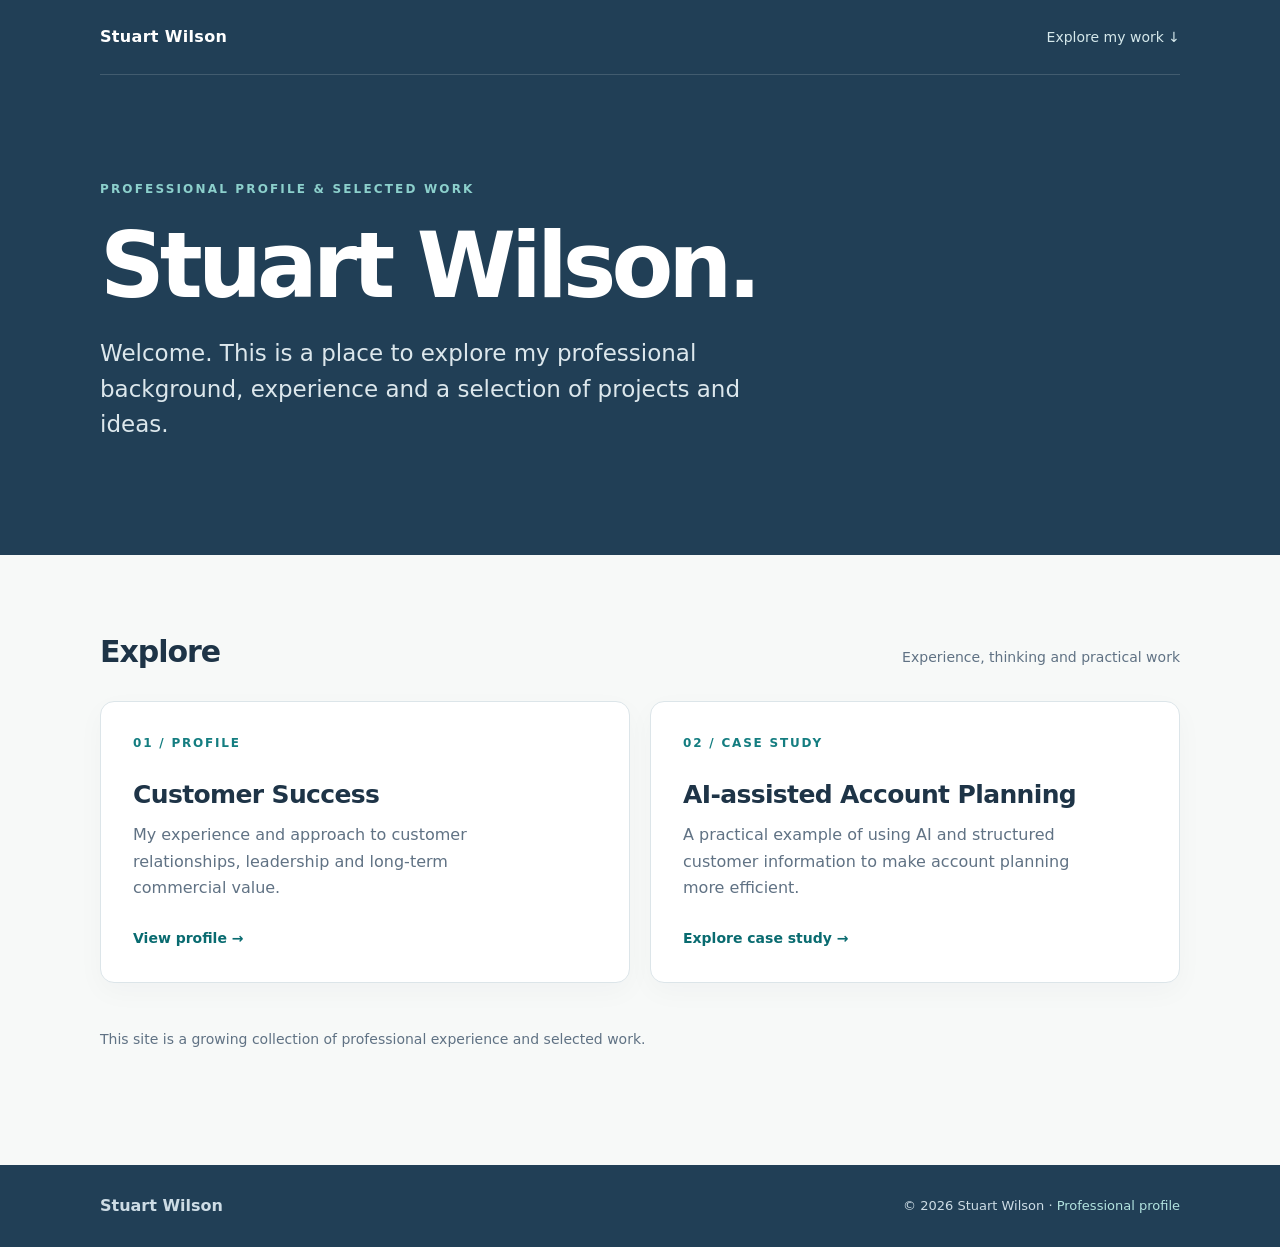
==== index.html @ 9a6defad "Update index.html" ====
<!doctype html>
<html lang="en">
<head>
  <meta charset="utf-8">
  <meta name="viewport" content="width=device-width, initial-scale=1">
  <meta name="description" content="Stuart Wilson — professional profile, experience and selected projects.">
  <meta name="theme-color" content="#213F56">
  <title>Stuart Wilson | Professional Profile</title>
  <style>
    :root{color-scheme:light;--navy:#213F56;--ink:#1e3447;--muted:#607284;--accent:#147d80;--paper:#f7f9f8;--border:#dce5e9}
    *{box-sizing:border-box}html{scroll-behavior:smooth}body{margin:0;background:var(--paper);color:var(--ink);font:16px/1.65 system-ui,-apple-system,BlinkMacSystemFont,"Segoe UI",sans-serif}
    a{color:inherit}a:focus-visible{outline:3px solid #e8b75e;outline-offset:4px}
    .wrap{width:min(1080px,calc(100% - 48px));margin-inline:auto}
    .top{background:var(--navy);color:#fff}.nav{display:flex;align-items:center;justify-content:space-between;gap:20px;padding:24px 0;border-bottom:1px solid #ffffff26}.brand{font-weight:700;letter-spacing:.02em}.nav a{color:#d5e8eb;text-decoration:none;font-size:14px}.nav a:hover{text-decoration:underline}
    .hero{padding:105px 0 112px;max-width:850px}.eyebrow{font-size:12px;letter-spacing:.18em;text-transform:uppercase;font-weight:750;color:#8cd0cc}.hero h1{font-size:clamp(52px,8vw,90px);letter-spacing:-.055em;line-height:1.02;margin:20px 0 24px;font-weight:720}.hero p{max-width:690px;font-size:clamp(19px,2.3vw,23px);line-height:1.55;color:#dce7ec;margin:0}
    .main{padding:72px 0 100px}.section-top{display:flex;justify-content:space-between;gap:25px;align-items:baseline;margin-bottom:25px}.section-top h2{margin:0;font-size:30px;letter-spacing:-.035em}.section-top p{margin:0;color:var(--muted);font-size:14px}
    .cards{display:grid;grid-template-columns:repeat(2,minmax(0,1fr));gap:20px}.card{display:flex;flex-direction:column;min-height:275px;padding:32px;background:white;border:1px solid var(--border);border-radius:14px;text-decoration:none;box-shadow:0 9px 28px #14283c08;transition:transform .2s ease,border-color .2s ease,box-shadow .2s ease}.card:hover{transform:translateY(-3px);border-color:#83b8b5;box-shadow:0 15px 32px #14283c12}.card .number{font-size:12px;letter-spacing:.15em;color:var(--accent);font-weight:800}.card h3{font-size:25px;line-height:1.25;letter-spacing:-.025em;margin:25px 0 12px}.card p{margin:0;color:var(--muted);max-width:390px}.card .more{margin-top:auto;padding-top:25px;font-weight:700;color:#096b70;font-size:14px}
    .note{margin-top:45px;color:var(--muted);font-size:14px}.note a{color:#096b70;text-underline-offset:3px}
    footer{background:var(--navy);color:#cddce5;padding:28px 0}footer .wrap{display:flex;justify-content:space-between;gap:16px;align-items:center}footer small{font-size:13px}footer a{color:#b2e3df;text-decoration:none}footer a:hover{text-decoration:underline}
    @media(max-width:700px){.wrap{width:min(100% - 36px,1080px)}.hero{padding:80px 0 85px}.main{padding:55px 0 75px}.section-top{display:block}.section-top p{margin-top:8px}.cards{grid-template-columns:1fr}.card{min-height:250px;padding:27px}footer .wrap{display:block}footer small{display:block;margin-top:8px}}
    @media(prefers-reduced-motion:reduce){html{scroll-behavior:auto}.card{transition:none}}
  </style>
</head>
<body>
  <header class="top">
    <div class="wrap">
      <nav class="nav" aria-label="Main navigation"><span class="brand">Stuart Wilson</span><a href="#explore">Explore my work ↓</a></nav>
      <div class="hero">
        <div class="eyebrow">Professional profile &amp; selected work</div>
        <h1>Stuart Wilson.</h1>
        <p>Welcome. This is a place to explore my professional background, experience and a selection of projects and ideas.</p>
      </div>
    </div>
  </header>
  <main class="wrap main" id="explore">
    <div class="section-top"><h2>Explore</h2><p>Experience, thinking and practical work</p></div>
    <div class="cards">
      <a class="card" href="/cs/" aria-label="View Customer Success profile"><span class="number">01 / PROFILE</span><h3>Customer Success</h3><p>My experience and approach to customer relationships, leadership and long-term commercial value.</p><span class="more">View profile →</span></a>
      <a class="card" href="/ai-account-planning/" aria-label="View AI-assisted Account Planning case study"><span class="number">02 / CASE STUDY</span><h3>AI-assisted Account Planning</h3><p>A practical example of using AI and structured customer information to make account planning more efficient.</p><span class="more">Explore case study →</span></a>
    </div>
    <p class="note">This site is a growing collection of professional experience and selected work.</p>
  </main>
  <footer><div class="wrap"><strong>Stuart Wilson</strong><small>© <span id="year">2026</span> Stuart Wilson · <a href="/cs/">Professional profile</a></small></div></footer>
  <script>document.getElementById('year').textContent=new Date().getFullYear();</script>
<!-- Cloudflare Web Analytics: personal browser opt-out via ?analytics=off; re-enable via ?analytics=on. -->
<script>
(function () {
  const key = 'stuart-cs-analytics-opt-out';
  const params = new URLSearchParams(window.location.search);
  const choice = params.get('analytics');
  try {
    if (choice === 'off') localStorage.setItem(key, '1');
    if (choice === 'on') localStorage.removeItem(key);
  } catch (error) { /* Storage may be unavailable in private browsing. */ }
  if (choice === 'off') return;
  let optedOut = false;
  try { optedOut = localStorage.getItem(key) === '1'; } catch (error) {}
  if (optedOut) return;
  const beacon = document.createElement('script');
  beacon.type = 'module';
  beacon.src = 'https://static.cloudflareinsights.com/beacon.min.js';
  beacon.setAttribute('data-cf-beacon', JSON.stringify({ token: 'd771156b307c47318e2d12b2369e3d47' }));
  document.body.appendChild(beacon);
})();
</script><!-- End Cloudflare Web Analytics -->
</body>
</html>
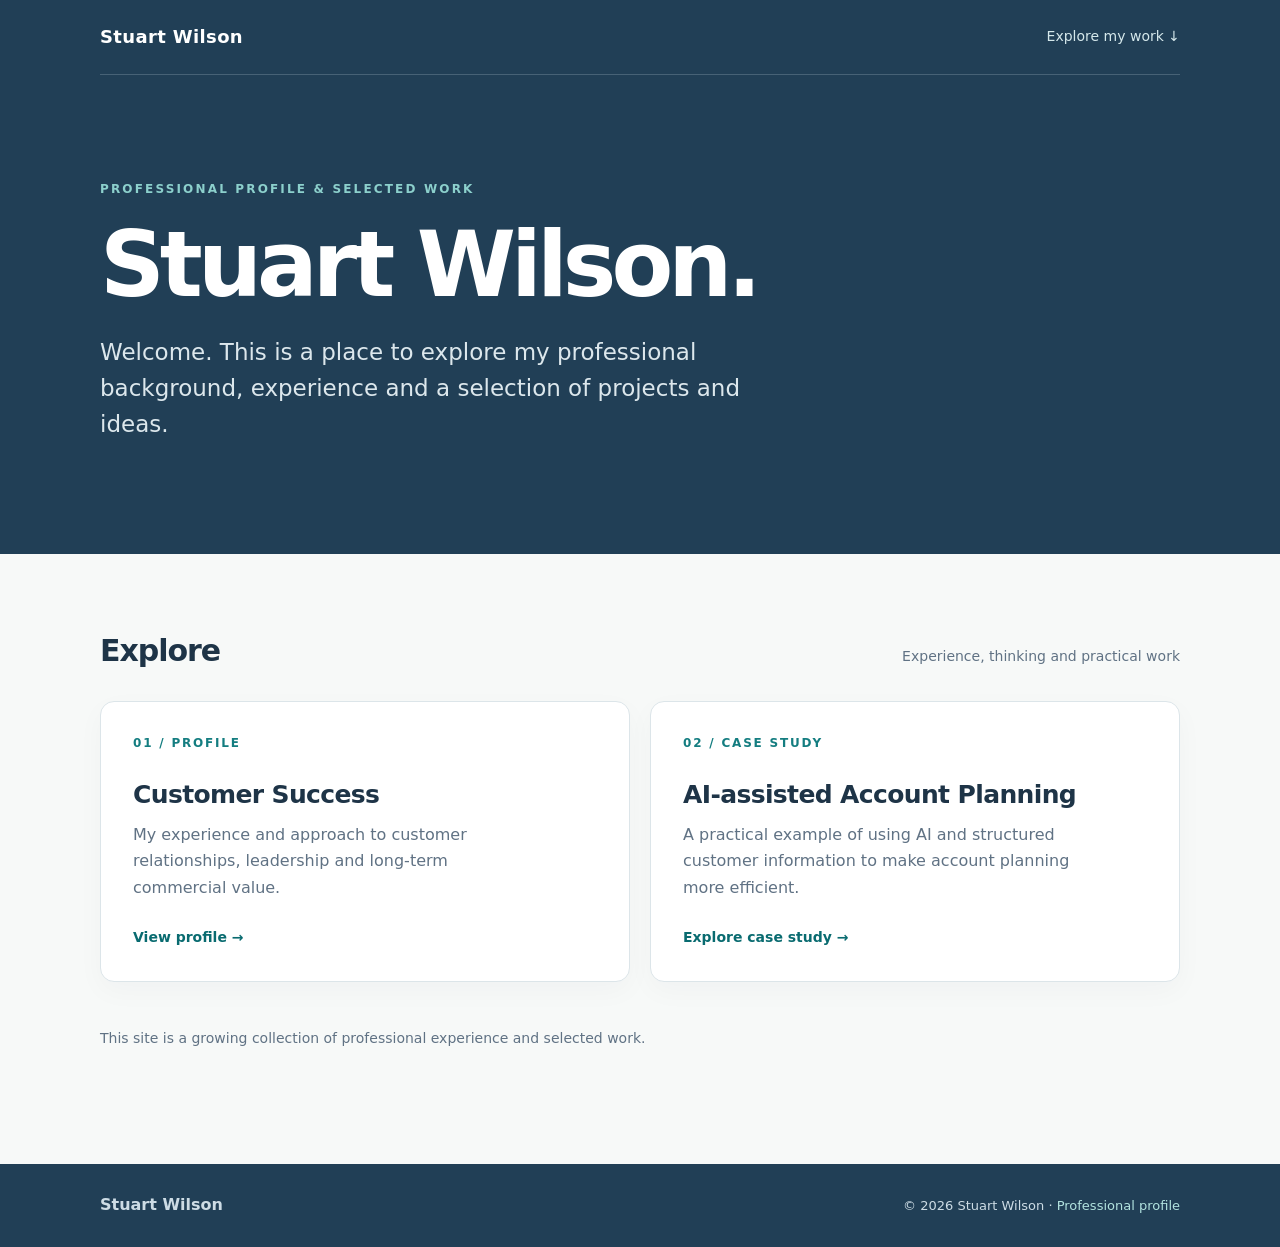
==== commit f97111ef: "Add files via upload" ====
--- a/index.html
+++ b/index.html
@@ -11,7 +11,7 @@
     *{box-sizing:border-box}html{scroll-behavior:smooth}body{margin:0;background:var(--paper);color:var(--ink);font:16px/1.65 system-ui,-apple-system,BlinkMacSystemFont,"Segoe UI",sans-serif}
     a{color:inherit}a:focus-visible{outline:3px solid #e8b75e;outline-offset:4px}
     .wrap{width:min(1080px,calc(100% - 48px));margin-inline:auto}
-    .top{background:var(--navy);color:#fff}.nav{display:flex;align-items:center;justify-content:space-between;gap:20px;padding:24px 0;border-bottom:1px solid #ffffff26}.brand{font-weight:700;letter-spacing:.02em}.nav a{color:#d5e8eb;text-decoration:none;font-size:14px}.nav a:hover{text-decoration:underline}
+    .top{background:var(--navy);color:#fff}.nav{display:flex;align-items:center;justify-content:space-between;gap:20px;padding:22px 0;border-bottom:1px solid #476276}.brand{font-weight:700;letter-spacing:.02em}.nav a{color:#d5e8eb;text-decoration:none;font-size:14px}.nav a:hover{text-decoration:underline}.nav .brand{color:#fff;font-size:18px;font-weight:750;letter-spacing:.02em}.nav .brand:hover{text-decoration:underline}
     .hero{padding:105px 0 112px;max-width:850px}.eyebrow{font-size:12px;letter-spacing:.18em;text-transform:uppercase;font-weight:750;color:#8cd0cc}.hero h1{font-size:clamp(52px,8vw,90px);letter-spacing:-.055em;line-height:1.02;margin:20px 0 24px;font-weight:720}.hero p{max-width:690px;font-size:clamp(19px,2.3vw,23px);line-height:1.55;color:#dce7ec;margin:0}
     .main{padding:72px 0 100px}.section-top{display:flex;justify-content:space-between;gap:25px;align-items:baseline;margin-bottom:25px}.section-top h2{margin:0;font-size:30px;letter-spacing:-.035em}.section-top p{margin:0;color:var(--muted);font-size:14px}
     .cards{display:grid;grid-template-columns:repeat(2,minmax(0,1fr));gap:20px}.card{display:flex;flex-direction:column;min-height:275px;padding:32px;background:white;border:1px solid var(--border);border-radius:14px;text-decoration:none;box-shadow:0 9px 28px #14283c08;transition:transform .2s ease,border-color .2s ease,box-shadow .2s ease}.card:hover{transform:translateY(-3px);border-color:#83b8b5;box-shadow:0 15px 32px #14283c12}.card .number{font-size:12px;letter-spacing:.15em;color:var(--accent);font-weight:800}.card h3{font-size:25px;line-height:1.25;letter-spacing:-.025em;margin:25px 0 12px}.card p{margin:0;color:var(--muted);max-width:390px}.card .more{margin-top:auto;padding-top:25px;font-weight:700;color:#096b70;font-size:14px}
@@ -24,7 +24,7 @@
 <body>
   <header class="top">
     <div class="wrap">
-      <nav class="nav" aria-label="Main navigation"><span class="brand">Stuart Wilson</span><a href="#explore">Explore my work ↓</a></nav>
+      <nav class="nav" aria-label="Main navigation"><a class="brand" href="/" aria-label="Stuart Wilson homepage">Stuart Wilson</a><a href="#explore">Explore my work ↓</a></nav>
       <div class="hero">
         <div class="eyebrow">Professional profile &amp; selected work</div>
         <h1>Stuart Wilson.</h1>
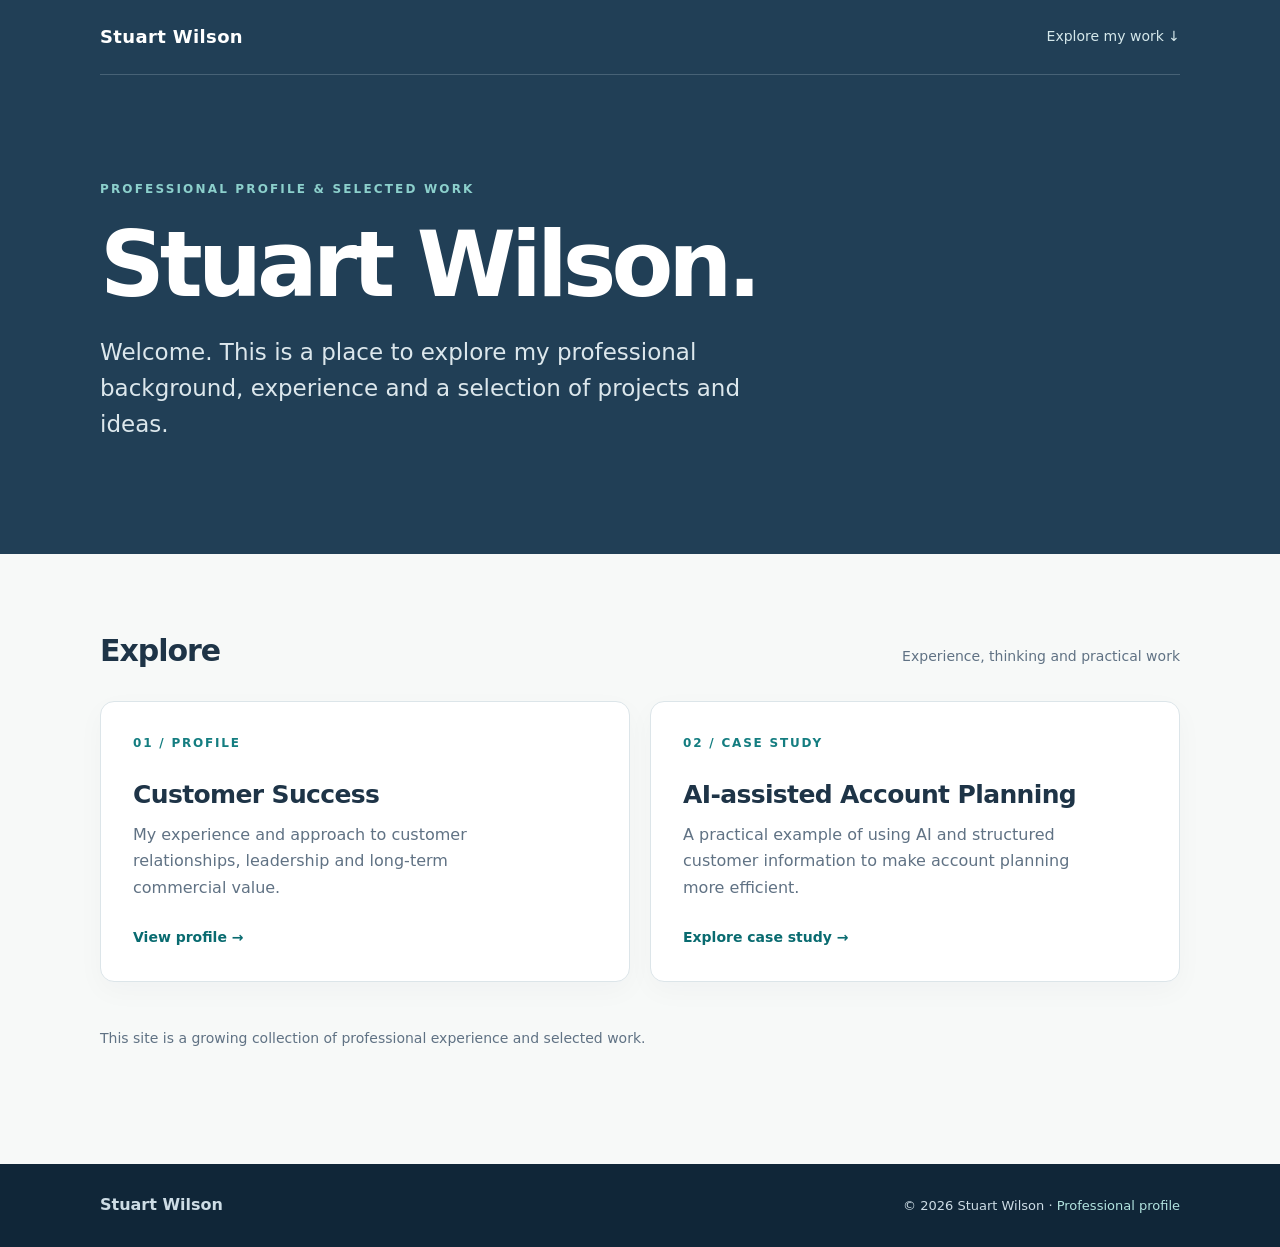
==== commit dd557260: "Update index.html" ====
--- a/index.html
+++ b/index.html
@@ -16,7 +16,7 @@
     .main{padding:72px 0 100px}.section-top{display:flex;justify-content:space-between;gap:25px;align-items:baseline;margin-bottom:25px}.section-top h2{margin:0;font-size:30px;letter-spacing:-.035em}.section-top p{margin:0;color:var(--muted);font-size:14px}
     .cards{display:grid;grid-template-columns:repeat(2,minmax(0,1fr));gap:20px}.card{display:flex;flex-direction:column;min-height:275px;padding:32px;background:white;border:1px solid var(--border);border-radius:14px;text-decoration:none;box-shadow:0 9px 28px #14283c08;transition:transform .2s ease,border-color .2s ease,box-shadow .2s ease}.card:hover{transform:translateY(-3px);border-color:#83b8b5;box-shadow:0 15px 32px #14283c12}.card .number{font-size:12px;letter-spacing:.15em;color:var(--accent);font-weight:800}.card h3{font-size:25px;line-height:1.25;letter-spacing:-.025em;margin:25px 0 12px}.card p{margin:0;color:var(--muted);max-width:390px}.card .more{margin-top:auto;padding-top:25px;font-weight:700;color:#096b70;font-size:14px}
     .note{margin-top:45px;color:var(--muted);font-size:14px}.note a{color:#096b70;text-underline-offset:3px}
-    footer{background:var(--navy);color:#cddce5;padding:28px 0}footer .wrap{display:flex;justify-content:space-between;gap:16px;align-items:center}footer small{font-size:13px}footer a{color:#b2e3df;text-decoration:none}footer a:hover{text-decoration:underline}
+    footer{background:#102638;color:#cddce5;padding:28px 0}footer .wrap{display:flex;justify-content:space-between;gap:16px;align-items:center}footer small{font-size:13px}footer a{color:#b2e3df;text-decoration:none}footer a:hover{text-decoration:underline}
     @media(max-width:700px){.wrap{width:min(100% - 36px,1080px)}.hero{padding:80px 0 85px}.main{padding:55px 0 75px}.section-top{display:block}.section-top p{margin-top:8px}.cards{grid-template-columns:1fr}.card{min-height:250px;padding:27px}footer .wrap{display:block}footer small{display:block;margin-top:8px}}
     @media(prefers-reduced-motion:reduce){html{scroll-behavior:auto}.card{transition:none}}
   </style>
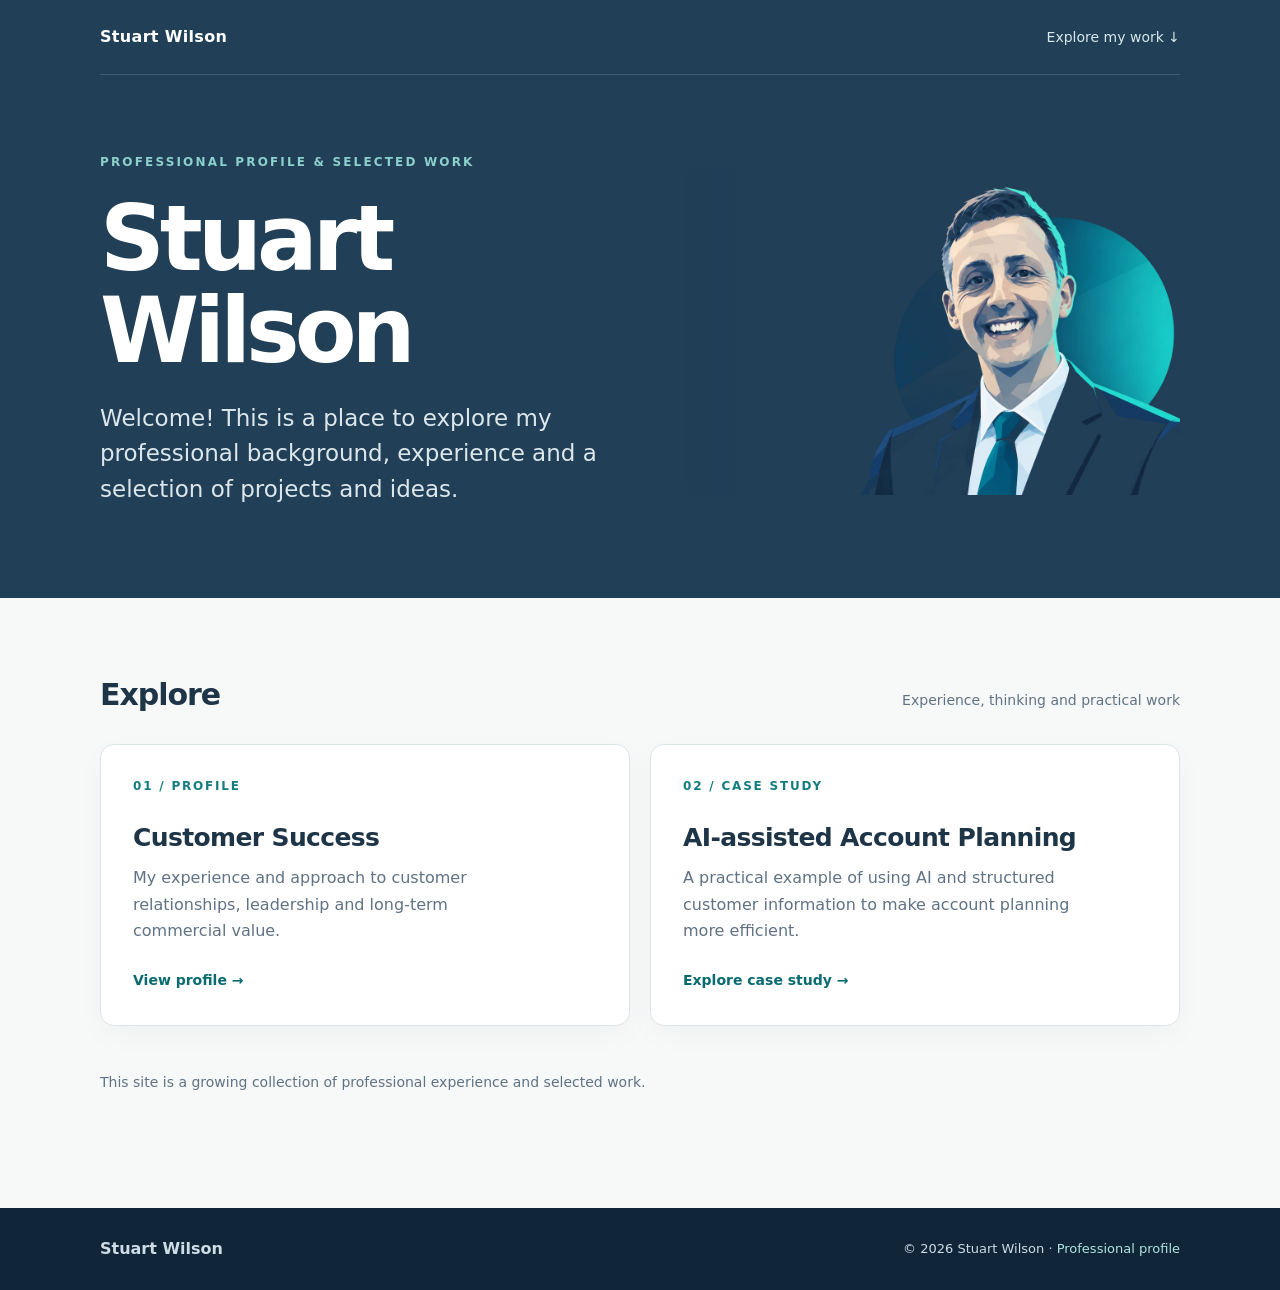
==== commit 4eb134e4: "Add files via upload" ====
--- a/index.html
+++ b/index.html
@@ -11,24 +11,27 @@
     *{box-sizing:border-box}html{scroll-behavior:smooth}body{margin:0;background:var(--paper);color:var(--ink);font:16px/1.65 system-ui,-apple-system,BlinkMacSystemFont,"Segoe UI",sans-serif}
     a{color:inherit}a:focus-visible{outline:3px solid #e8b75e;outline-offset:4px}
     .wrap{width:min(1080px,calc(100% - 48px));margin-inline:auto}
-    .top{background:var(--navy);color:#fff}.nav{display:flex;align-items:center;justify-content:space-between;gap:20px;padding:22px 0;border-bottom:1px solid #476276}.brand{font-weight:700;letter-spacing:.02em}.nav a{color:#d5e8eb;text-decoration:none;font-size:14px}.nav a:hover{text-decoration:underline}.nav .brand{color:#fff;font-size:18px;font-weight:750;letter-spacing:.02em}.nav .brand:hover{text-decoration:underline}
-    .hero{padding:105px 0 112px;max-width:850px}.eyebrow{font-size:12px;letter-spacing:.18em;text-transform:uppercase;font-weight:750;color:#8cd0cc}.hero h1{font-size:clamp(52px,8vw,90px);letter-spacing:-.055em;line-height:1.02;margin:20px 0 24px;font-weight:720}.hero p{max-width:690px;font-size:clamp(19px,2.3vw,23px);line-height:1.55;color:#dce7ec;margin:0}
+    .top{background:var(--navy);color:#fff}.nav{display:flex;align-items:center;justify-content:space-between;gap:20px;padding:24px 0;border-bottom:1px solid #ffffff26}.brand{font-weight:700;letter-spacing:.02em}.nav a{color:#d5e8eb;text-decoration:none;font-size:14px}.nav a:hover{text-decoration:underline}
+    .hero{padding:78px 0 90px;display:grid;grid-template-columns:minmax(0,1fr) minmax(0,.88fr);align-items:center;gap:24px}.hero-copy{min-width:0}.hero-art{width:100%;height:auto;display:block;border-radius:14px;-webkit-mask-image:linear-gradient(to right,transparent,black 10%);mask-image:linear-gradient(to right,transparent,black 10%)}.eyebrow{font-size:12px;letter-spacing:.18em;text-transform:uppercase;font-weight:750;color:#8cd0cc}.hero h1{font-size:clamp(52px,8vw,90px);letter-spacing:-.055em;line-height:1.02;margin:20px 0 24px;font-weight:720}.hero p{max-width:690px;font-size:clamp(19px,2.3vw,23px);line-height:1.55;color:#dce7ec;margin:0}
     .main{padding:72px 0 100px}.section-top{display:flex;justify-content:space-between;gap:25px;align-items:baseline;margin-bottom:25px}.section-top h2{margin:0;font-size:30px;letter-spacing:-.035em}.section-top p{margin:0;color:var(--muted);font-size:14px}
     .cards{display:grid;grid-template-columns:repeat(2,minmax(0,1fr));gap:20px}.card{display:flex;flex-direction:column;min-height:275px;padding:32px;background:white;border:1px solid var(--border);border-radius:14px;text-decoration:none;box-shadow:0 9px 28px #14283c08;transition:transform .2s ease,border-color .2s ease,box-shadow .2s ease}.card:hover{transform:translateY(-3px);border-color:#83b8b5;box-shadow:0 15px 32px #14283c12}.card .number{font-size:12px;letter-spacing:.15em;color:var(--accent);font-weight:800}.card h3{font-size:25px;line-height:1.25;letter-spacing:-.025em;margin:25px 0 12px}.card p{margin:0;color:var(--muted);max-width:390px}.card .more{margin-top:auto;padding-top:25px;font-weight:700;color:#096b70;font-size:14px}
     .note{margin-top:45px;color:var(--muted);font-size:14px}.note a{color:#096b70;text-underline-offset:3px}
     footer{background:#102638;color:#cddce5;padding:28px 0}footer .wrap{display:flex;justify-content:space-between;gap:16px;align-items:center}footer small{font-size:13px}footer a{color:#b2e3df;text-decoration:none}footer a:hover{text-decoration:underline}
-    @media(max-width:700px){.wrap{width:min(100% - 36px,1080px)}.hero{padding:80px 0 85px}.main{padding:55px 0 75px}.section-top{display:block}.section-top p{margin-top:8px}.cards{grid-template-columns:1fr}.card{min-height:250px;padding:27px}footer .wrap{display:block}footer small{display:block;margin-top:8px}}
+    @media(max-width:700px){.wrap{width:min(100% - 36px,1080px)}.hero{grid-template-columns:1fr;padding:55px 0 65px;gap:18px}.hero-art{max-width:560px;margin:0 auto}.main{padding:55px 0 75px}.section-top{display:block}.section-top p{margin-top:8px}.cards{grid-template-columns:1fr}.card{min-height:250px;padding:27px}footer .wrap{display:block}footer small{display:block;margin-top:8px}}
     @media(prefers-reduced-motion:reduce){html{scroll-behavior:auto}.card{transition:none}}
   </style>
 </head>
 <body>
   <header class="top">
     <div class="wrap">
-      <nav class="nav" aria-label="Main navigation"><a class="brand" href="/" aria-label="Stuart Wilson homepage">Stuart Wilson</a><a href="#explore">Explore my work ↓</a></nav>
+      <nav class="nav" aria-label="Main navigation"><span class="brand">Stuart Wilson</span><a href="#explore">Explore my work ↓</a></nav>
       <div class="hero">
-        <div class="eyebrow">Professional profile &amp; selected work</div>
-        <h1>Stuart Wilson.</h1>
-        <p>Welcome. This is a place to explore my professional background, experience and a selection of projects and ideas.</p>
+        <div class="hero-copy">
+          <div class="eyebrow">Professional profile &amp; selected work</div>
+          <h1>Stuart Wilson</h1>
+          <p>Welcome! This is a place to explore my professional background, experience and a selection of projects and ideas.</p>
+        </div>
+        <img class="hero-art" src="[data-uri]" alt="Stylised geometric illustration of Stuart Wilson in a navy suit and teal tie" width="1200" height="800" fetchpriority="high">
       </div>
     </div>
   </header>
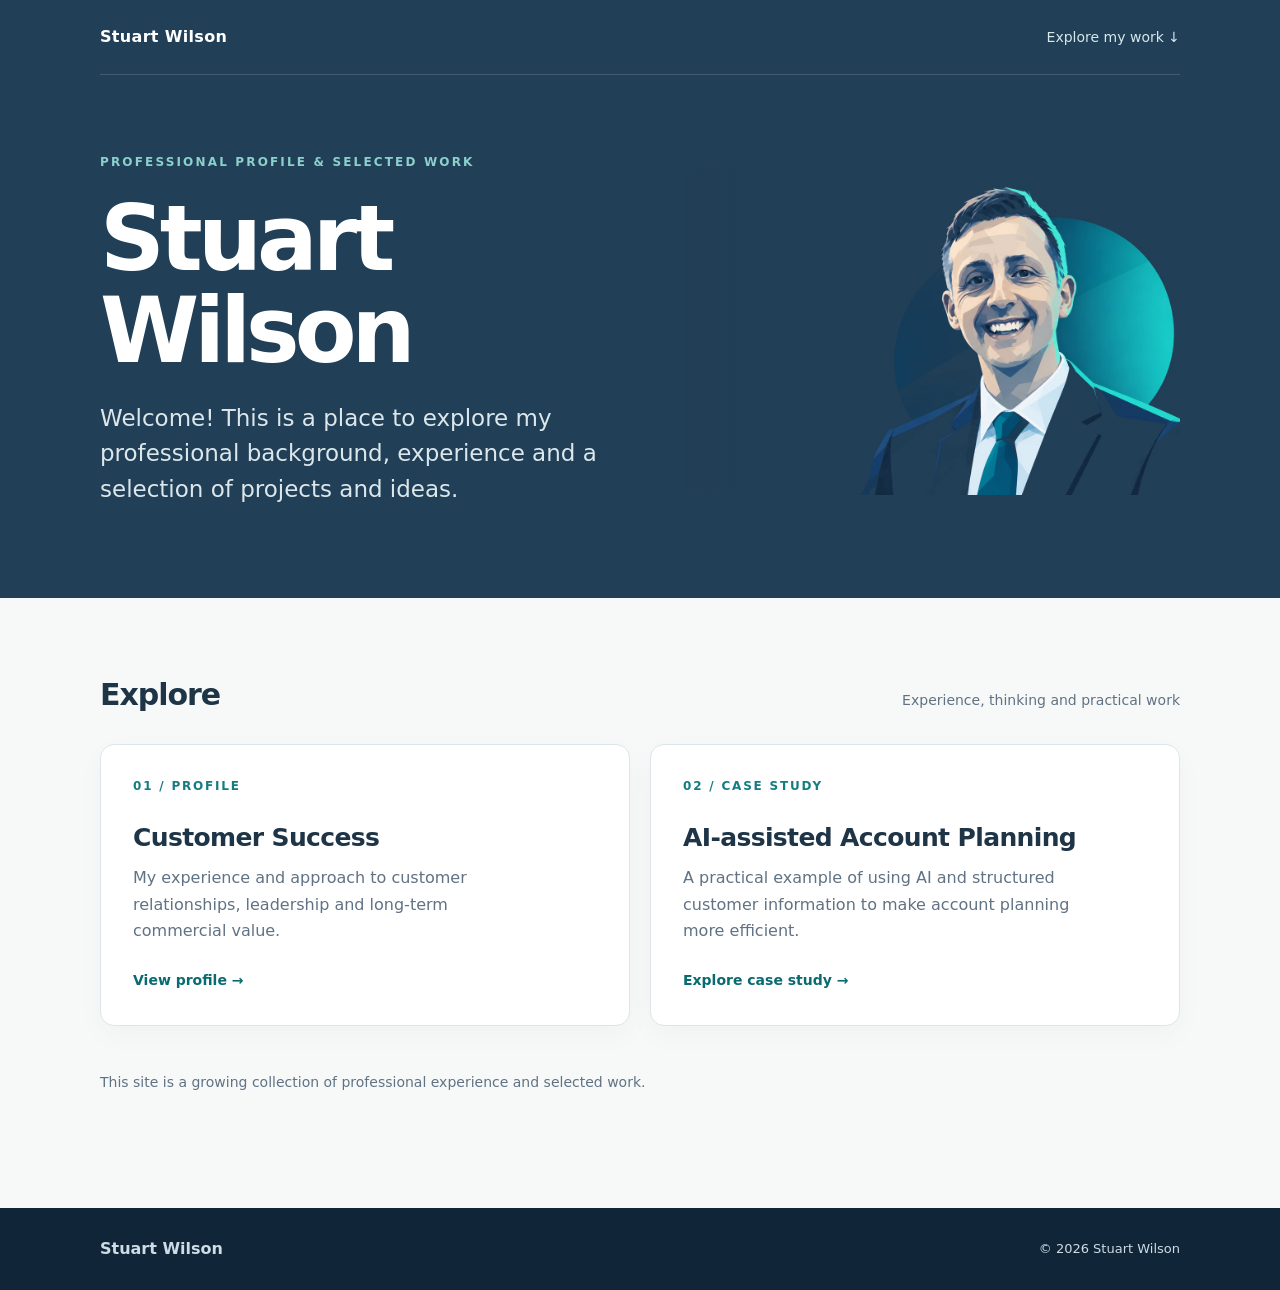
==== commit ddf693ef: "Update index.html" ====
--- a/index.html
+++ b/index.html
@@ -43,8 +43,8 @@
     </div>
     <p class="note">This site is a growing collection of professional experience and selected work.</p>
   </main>
-  <footer><div class="wrap"><strong>Stuart Wilson</strong><small>© <span id="year">2026</span> Stuart Wilson · <a href="/cs/">Professional profile</a></small></div></footer>
-  <script>document.getElementById('year').textContent=new Date().getFullYear();</script>
+<footer><div class="wrap"><strong>Stuart Wilson</strong><small>© <span id="year">2026</span> Stuart Wilson</small></div></footer>
+<script>document.getElementById('year').textContent=new Date().getFullYear();</script>
 <!-- Cloudflare Web Analytics: personal browser opt-out via ?analytics=off; re-enable via ?analytics=on. -->
 <script>
 (function () {
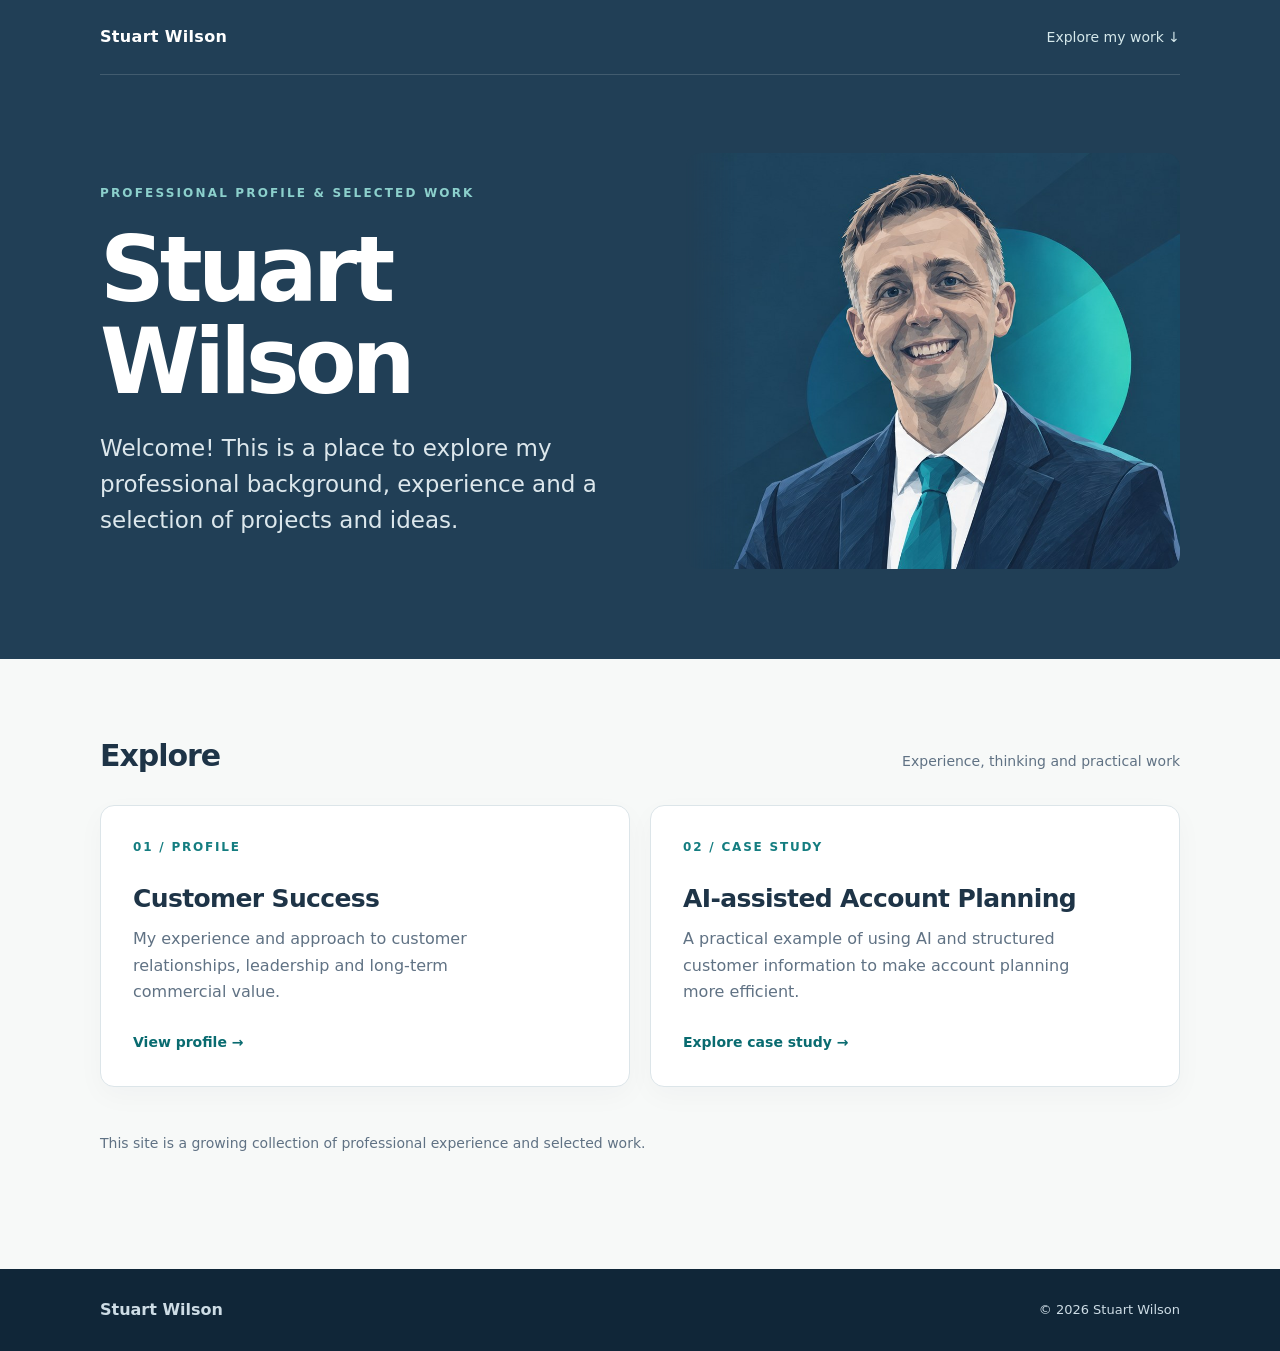
==== commit 61263812: "Add files via upload" ====
--- a/index.html
+++ b/index.html
@@ -1,12 +1,14 @@
-<!doctype html>
+<!DOCTYPE html>
+<!DOCTYPE html>
+
 <html lang="en">
 <head>
-  <meta charset="utf-8">
-  <meta name="viewport" content="width=device-width, initial-scale=1">
-  <meta name="description" content="Stuart Wilson — professional profile, experience and selected projects.">
-  <meta name="theme-color" content="#213F56">
-  <title>Stuart Wilson | Professional Profile</title>
-  <style>
+<meta charset="utf-8"/>
+<meta content="width=device-width, initial-scale=1" name="viewport"/>
+<meta content="Stuart Wilson — professional profile, experience and selected projects." name="description"/>
+<meta content="#213F56" name="theme-color"/>
+<title>Stuart Wilson | Professional Profile</title>
+<style>
     :root{color-scheme:light;--navy:#213F56;--ink:#1e3447;--muted:#607284;--accent:#147d80;--paper:#f7f9f8;--border:#dce5e9}
     *{box-sizing:border-box}html{scroll-behavior:smooth}body{margin:0;background:var(--paper);color:var(--ink);font:16px/1.65 system-ui,-apple-system,BlinkMacSystemFont,"Segoe UI",sans-serif}
     a{color:inherit}a:focus-visible{outline:3px solid #e8b75e;outline-offset:4px}
@@ -19,31 +21,33 @@
     footer{background:#102638;color:#cddce5;padding:28px 0}footer .wrap{display:flex;justify-content:space-between;gap:16px;align-items:center}footer small{font-size:13px}footer a{color:#b2e3df;text-decoration:none}footer a:hover{text-decoration:underline}
     @media(max-width:700px){.wrap{width:min(100% - 36px,1080px)}.hero{grid-template-columns:1fr;padding:55px 0 65px;gap:18px}.hero-art{max-width:560px;margin:0 auto}.main{padding:55px 0 75px}.section-top{display:block}.section-top p{margin-top:8px}.cards{grid-template-columns:1fr}.card{min-height:250px;padding:27px}footer .wrap{display:block}footer small{display:block;margin-top:8px}}
     @media(prefers-reduced-motion:reduce){html{scroll-behavior:auto}.card{transition:none}}
-  </style>
+  
+footer strong a{color:inherit;text-decoration:none}footer strong a:hover{text-decoration:underline}
+</style>
 </head>
 <body>
-  <header class="top">
-    <div class="wrap">
-      <nav class="nav" aria-label="Main navigation"><span class="brand">Stuart Wilson</span><a href="#explore">Explore my work ↓</a></nav>
-      <div class="hero">
-        <div class="hero-copy">
-          <div class="eyebrow">Professional profile &amp; selected work</div>
-          <h1>Stuart Wilson</h1>
-          <p>Welcome! This is a place to explore my professional background, experience and a selection of projects and ideas.</p>
-        </div>
-        <img class="hero-art" src="[data-uri]" alt="Stylised geometric illustration of Stuart Wilson in a navy suit and teal tie" width="1200" height="800" fetchpriority="high">
-      </div>
-    </div>
-  </header>
-  <main class="wrap main" id="explore">
-    <div class="section-top"><h2>Explore</h2><p>Experience, thinking and practical work</p></div>
-    <div class="cards">
-      <a class="card" href="/cs/" aria-label="View Customer Success profile"><span class="number">01 / PROFILE</span><h3>Customer Success</h3><p>My experience and approach to customer relationships, leadership and long-term commercial value.</p><span class="more">View profile →</span></a>
-      <a class="card" href="/ai-account-planning/" aria-label="View AI-assisted Account Planning case study"><span class="number">02 / CASE STUDY</span><h3>AI-assisted Account Planning</h3><p>A practical example of using AI and structured customer information to make account planning more efficient.</p><span class="more">Explore case study →</span></a>
-    </div>
-    <p class="note">This site is a growing collection of professional experience and selected work.</p>
-  </main>
-<footer><div class="wrap"><strong>Stuart Wilson</strong><small>© <span id="year">2026</span> Stuart Wilson</small></div></footer>
+<header class="top">
+<div class="wrap">
+<nav aria-label="Main navigation" class="nav"><span class="brand">Stuart Wilson</span><a href="#explore">Explore my work ↓</a></nav>
+<div class="hero">
+<div class="hero-copy">
+<div class="eyebrow">Professional profile &amp; selected work</div>
+<h1>Stuart Wilson</h1>
+<p>Welcome! This is a place to explore my professional background, experience and a selection of projects and ideas.</p>
+</div>
+<img alt="Stylised geometric illustration of Stuart Wilson in a navy suit and teal tie" class="hero-art" fetchpriority="high" height="785" src="[data-uri]" width="934"/>
+</div>
+</div>
+</header>
+<main class="wrap main" id="explore">
+<div class="section-top"><h2>Explore</h2><p>Experience, thinking and practical work</p></div>
+<div class="cards">
+<a aria-label="View Customer Success profile" class="card" href="/cs/"><span class="number">01 / PROFILE</span><h3>Customer Success</h3><p>My experience and approach to customer relationships, leadership and long-term commercial value.</p><span class="more">View profile →</span></a>
+<a aria-label="View AI-assisted Account Planning case study" class="card" href="/ai-account-planning/"><span class="number">02 / CASE STUDY</span><h3>AI-assisted Account Planning</h3><p>A practical example of using AI and structured customer information to make account planning more efficient.</p><span class="more">Explore case study →</span></a>
+</div>
+<p class="note">This site is a growing collection of professional experience and selected work.</p>
+</main>
+<footer><div class="wrap"><strong><a href="mailto:stuart@stuartjrwilson.com">Stuart Wilson</a></strong><small>© <span id="year">2026</span> Stuart Wilson</small></div></footer>
 <script>document.getElementById('year').textContent=new Date().getFullYear();</script>
 <!-- Cloudflare Web Analytics: personal browser opt-out via ?analytics=off; re-enable via ?analytics=on. -->
 <script>
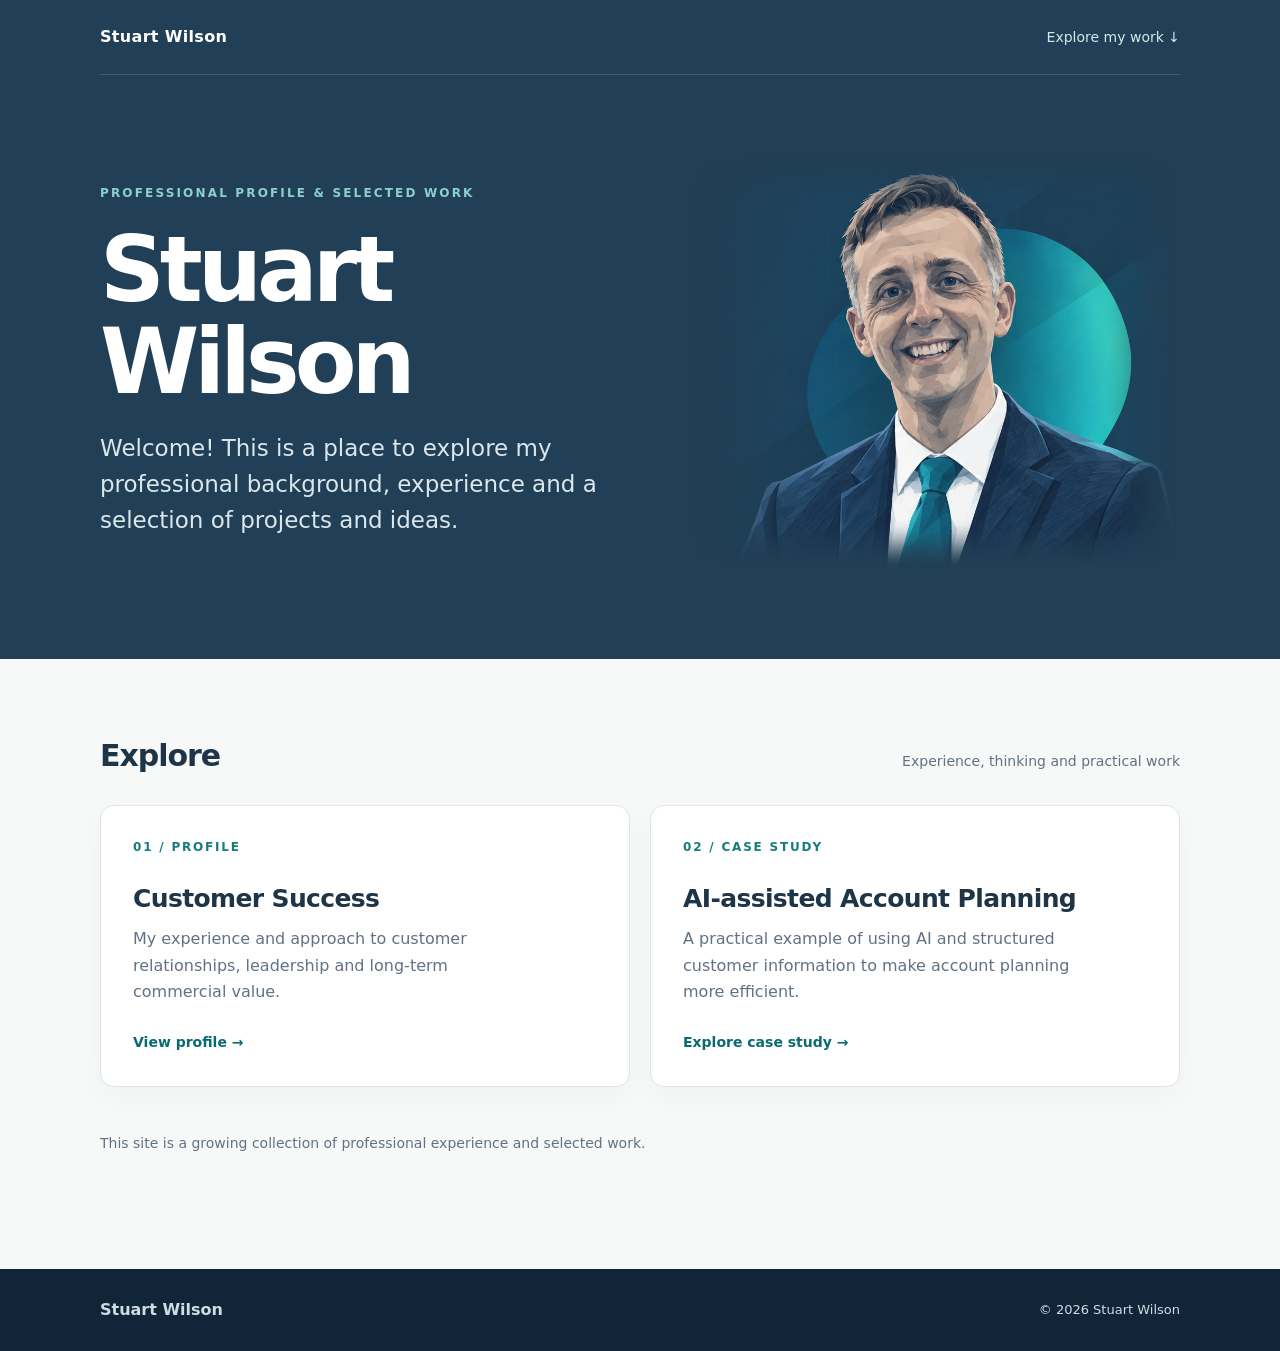
==== commit dbf9a18c: "Add files via upload" ====
--- a/index.html
+++ b/index.html
@@ -1,4 +1,5 @@
 <!DOCTYPE html>
+
 <!DOCTYPE html>
 
 <html lang="en">
@@ -14,7 +15,7 @@
     a{color:inherit}a:focus-visible{outline:3px solid #e8b75e;outline-offset:4px}
     .wrap{width:min(1080px,calc(100% - 48px));margin-inline:auto}
     .top{background:var(--navy);color:#fff}.nav{display:flex;align-items:center;justify-content:space-between;gap:20px;padding:24px 0;border-bottom:1px solid #ffffff26}.brand{font-weight:700;letter-spacing:.02em}.nav a{color:#d5e8eb;text-decoration:none;font-size:14px}.nav a:hover{text-decoration:underline}
-    .hero{padding:78px 0 90px;display:grid;grid-template-columns:minmax(0,1fr) minmax(0,.88fr);align-items:center;gap:24px}.hero-copy{min-width:0}.hero-art{width:100%;height:auto;display:block;border-radius:14px;-webkit-mask-image:linear-gradient(to right,transparent,black 10%);mask-image:linear-gradient(to right,transparent,black 10%)}.eyebrow{font-size:12px;letter-spacing:.18em;text-transform:uppercase;font-weight:750;color:#8cd0cc}.hero h1{font-size:clamp(52px,8vw,90px);letter-spacing:-.055em;line-height:1.02;margin:20px 0 24px;font-weight:720}.hero p{max-width:690px;font-size:clamp(19px,2.3vw,23px);line-height:1.55;color:#dce7ec;margin:0}
+    .hero{padding:78px 0 90px;display:grid;grid-template-columns:minmax(0,1fr) minmax(0,.88fr);align-items:center;gap:24px}.hero-copy{min-width:0}.hero-art{width:100%;height:auto;display:block;border-radius:0}.eyebrow{font-size:12px;letter-spacing:.18em;text-transform:uppercase;font-weight:750;color:#8cd0cc}.hero h1{font-size:clamp(52px,8vw,90px);letter-spacing:-.055em;line-height:1.02;margin:20px 0 24px;font-weight:720}.hero p{max-width:690px;font-size:clamp(19px,2.3vw,23px);line-height:1.55;color:#dce7ec;margin:0}
     .main{padding:72px 0 100px}.section-top{display:flex;justify-content:space-between;gap:25px;align-items:baseline;margin-bottom:25px}.section-top h2{margin:0;font-size:30px;letter-spacing:-.035em}.section-top p{margin:0;color:var(--muted);font-size:14px}
     .cards{display:grid;grid-template-columns:repeat(2,minmax(0,1fr));gap:20px}.card{display:flex;flex-direction:column;min-height:275px;padding:32px;background:white;border:1px solid var(--border);border-radius:14px;text-decoration:none;box-shadow:0 9px 28px #14283c08;transition:transform .2s ease,border-color .2s ease,box-shadow .2s ease}.card:hover{transform:translateY(-3px);border-color:#83b8b5;box-shadow:0 15px 32px #14283c12}.card .number{font-size:12px;letter-spacing:.15em;color:var(--accent);font-weight:800}.card h3{font-size:25px;line-height:1.25;letter-spacing:-.025em;margin:25px 0 12px}.card p{margin:0;color:var(--muted);max-width:390px}.card .more{margin-top:auto;padding-top:25px;font-weight:700;color:#096b70;font-size:14px}
     .note{margin-top:45px;color:var(--muted);font-size:14px}.note a{color:#096b70;text-underline-offset:3px}
@@ -35,7 +36,7 @@
 <h1>Stuart Wilson</h1>
 <p>Welcome! This is a place to explore my professional background, experience and a selection of projects and ideas.</p>
 </div>
-<img alt="Stylised geometric illustration of Stuart Wilson in a navy suit and teal tie" class="hero-art" fetchpriority="high" height="785" src="[data-uri]" width="934"/>
+<img alt="Stylised geometric illustration of Stuart Wilson in a navy suit and teal tie" class="hero-art" fetchpriority="high" height="785" src="[data-uri]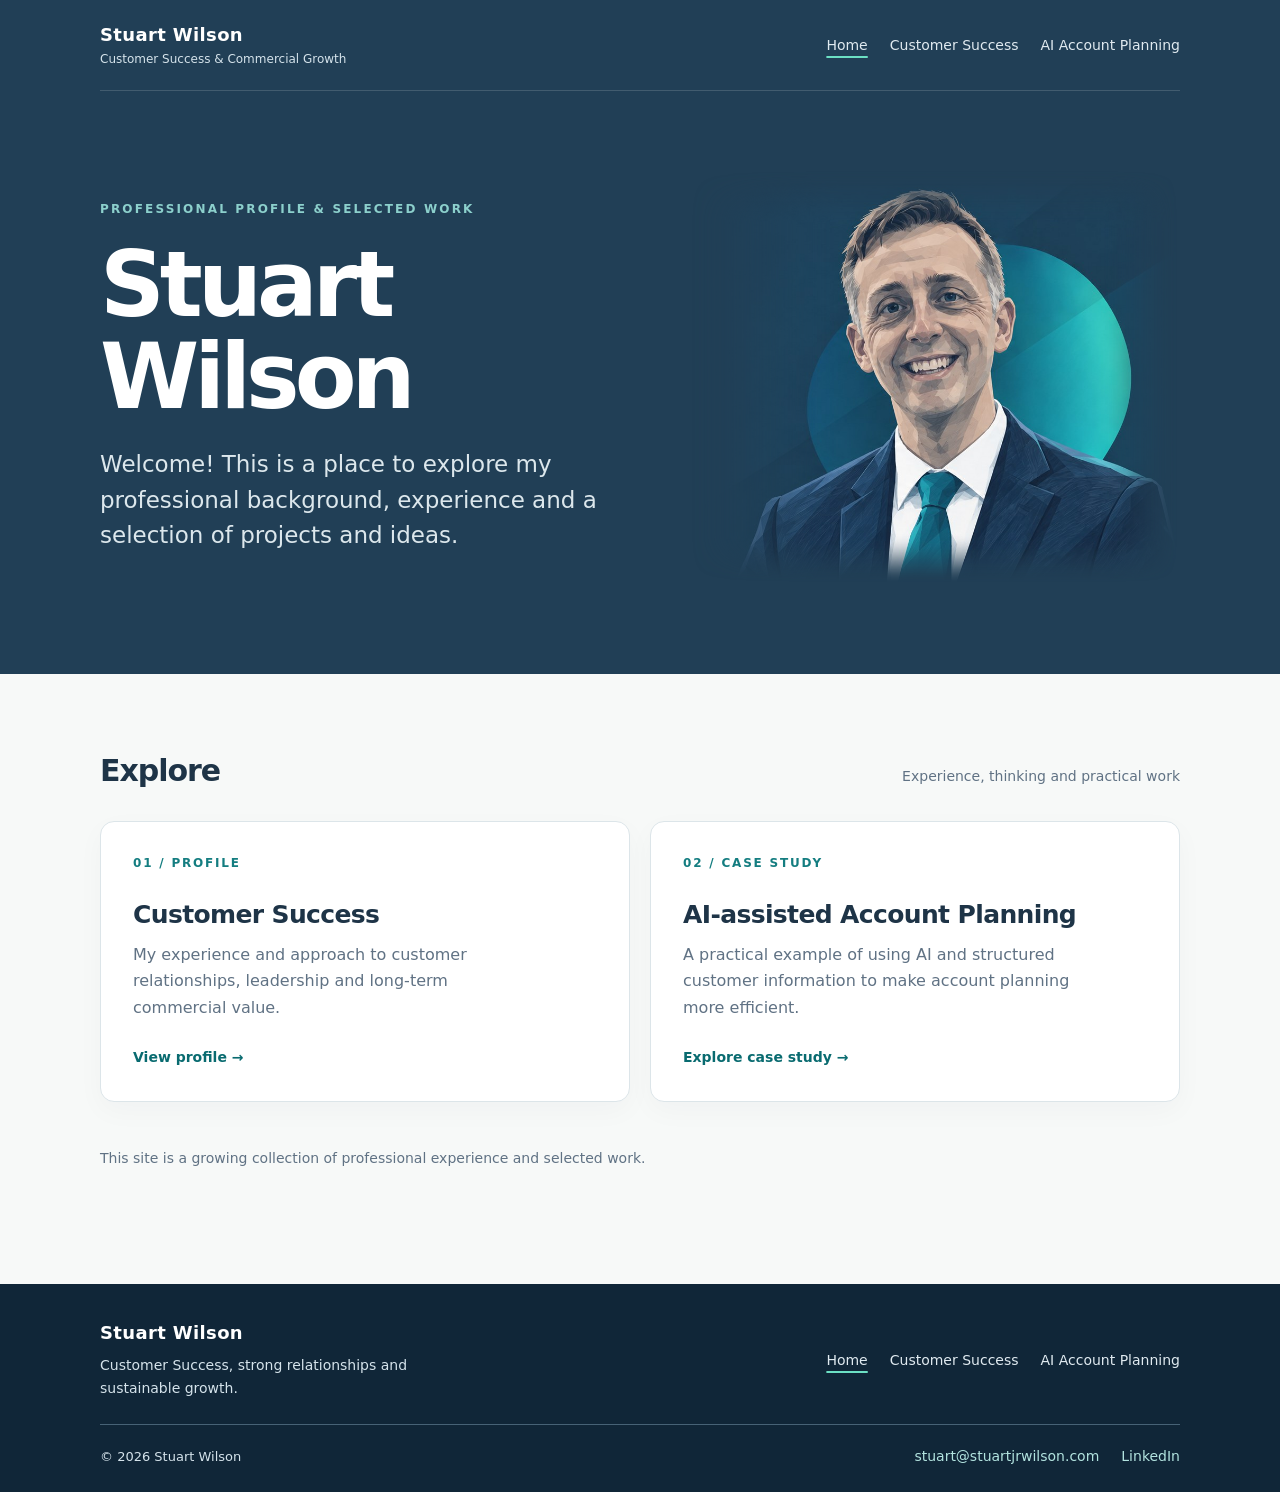
==== commit 40ce6221: "Standardise site headers and footers and improve SEO" ====
--- a/index.html
+++ b/index.html
@@ -1,14 +1,8 @@
-<!DOCTYPE html>
-
-<!DOCTYPE html>
-
+<!doctype html>
 <html lang="en">
 <head>
 <meta charset="utf-8"/>
 <meta content="width=device-width, initial-scale=1" name="viewport"/>
-<meta content="Stuart Wilson — professional profile, experience and selected projects." name="description"/>
-<meta content="#213F56" name="theme-color"/>
-<title>Stuart Wilson | Professional Profile</title>
 <style>
     :root{color-scheme:light;--navy:#213F56;--ink:#1e3447;--muted:#607284;--accent:#147d80;--paper:#f7f9f8;--border:#dce5e9}
     *{box-sizing:border-box}html{scroll-behavior:smooth}body{margin:0;background:var(--paper);color:var(--ink);font:16px/1.65 system-ui,-apple-system,BlinkMacSystemFont,"Segoe UI",sans-serif}
@@ -25,51 +19,128 @@
   
 footer strong a{color:inherit;text-decoration:none}footer strong a:hover{text-decoration:underline}
 </style>
+<!-- site:meta -->
+<title>Stuart Wilson | Customer Success &amp; Selected Work</title>
+<meta name="description" content="Explore Stuart Wilson&#x27;s Customer Success experience, approach to customer relationships and commercial growth, and practical AI-assisted account planning work.">
+<meta name="theme-color" content="#213f56">
+<link rel="canonical" href="https://stuartjrwilson.com/">
+<link rel="icon" href="/assets/favicon.svg" type="image/svg+xml">
+<link rel="stylesheet" href="/assets/site.css">
+<meta property="og:type" content="website">
+<meta property="og:locale" content="en_GB">
+<meta property="og:site_name" content="Stuart Wilson">
+<meta property="og:title" content="Stuart Wilson | Customer Success &amp; Selected Work">
+<meta property="og:description" content="Explore Stuart Wilson&#x27;s Customer Success experience, approach to customer relationships and commercial growth, and practical AI-assisted account planning work.">
+<meta property="og:url" content="https://stuartjrwilson.com/">
+<meta property="og:image" content="https://stuartjrwilson.com/assets/stuart-wilson.png">
+<meta property="og:image:type" content="image/png">
+<meta property="og:image:width" content="934">
+<meta property="og:image:height" content="785">
+<meta property="og:image:alt" content="Illustration of Stuart Wilson in a navy suit and teal tie">
+<meta name="twitter:card" content="summary_large_image">
+<meta name="twitter:title" content="Stuart Wilson | Customer Success &amp; Selected Work">
+<meta name="twitter:description" content="Explore Stuart Wilson&#x27;s Customer Success experience, approach to customer relationships and commercial growth, and practical AI-assisted account planning work.">
+<meta name="twitter:image" content="https://stuartjrwilson.com/assets/stuart-wilson.png">
+<meta name="twitter:image:alt" content="Illustration of Stuart Wilson in a navy suit and teal tie">
+<script type="application/ld+json">
+{
+  "@context": "https://schema.org",
+  "@graph": [
+    {
+      "@type": "Person",
+      "@id": "https://stuartjrwilson.com/#person",
+      "name": "Stuart Wilson",
+      "url": "https://stuartjrwilson.com/",
+      "image": "https://stuartjrwilson.com/assets/stuart-wilson.png",
+      "sameAs": [
+        "https://www.linkedin.com/in/stuartwilson005"
+      ]
+    },
+    {
+      "@type": "WebSite",
+      "@id": "https://stuartjrwilson.com/#website",
+      "url": "https://stuartjrwilson.com/",
+      "name": "Stuart Wilson",
+      "inLanguage": "en-GB",
+      "publisher": {
+        "@id": "https://stuartjrwilson.com/#person"
+      }
+    },
+    {
+      "@type": "WebPage",
+      "@id": "https://stuartjrwilson.com/#webpage",
+      "url": "https://stuartjrwilson.com/",
+      "name": "Stuart Wilson | Customer Success & Selected Work",
+      "description": "Explore Stuart Wilson's Customer Success experience, approach to customer relationships and commercial growth, and practical AI-assisted account planning work.",
+      "inLanguage": "en-GB",
+      "isPartOf": {
+        "@id": "https://stuartjrwilson.com/#website"
+      },
+      "about": {
+        "@id": "https://stuartjrwilson.com/#person"
+      },
+      "author": {
+        "@id": "https://stuartjrwilson.com/#person"
+      }
+    }
+  ]
+}
+</script>
+<!-- /site:meta -->
 </head>
 <body>
-<header class="top">
+<!-- site:header -->
+<a class="skip-link" href="#main-content">Skip to content</a>
+<header class="site-header">
+  <nav class="site-nav site-container" aria-label="Main navigation">
+    <a class="site-brand" href="/" aria-label="Stuart Wilson homepage">Stuart Wilson<span>Customer Success &amp; Commercial Growth</span></a>
+    <div class="site-links"><a href="/" aria-current="page">Home</a>
+<a href="/cs/">Customer Success</a>
+<a href="/ai-account-planning/">AI Account Planning</a></div>
+  </nav>
+</header>
+<!-- /site:header -->
+<main id="main-content" tabindex="-1">
+<section class="top">
 <div class="wrap">
-<nav aria-label="Main navigation" class="nav"><span class="brand">Stuart Wilson</span><a href="#explore">Explore my work ↓</a></nav>
 <div class="hero">
 <div class="hero-copy">
 <div class="eyebrow">Professional profile &amp; selected work</div>
 <h1>Stuart Wilson</h1>
 <p>Welcome! This is a place to explore my professional background, experience and a selection of projects and ideas.</p>
 </div>
-<img alt="Stylised geometric illustration of Stuart Wilson in a navy suit and teal tie" class="hero-art" fetchpriority="high" height="785" src="[data-uri]